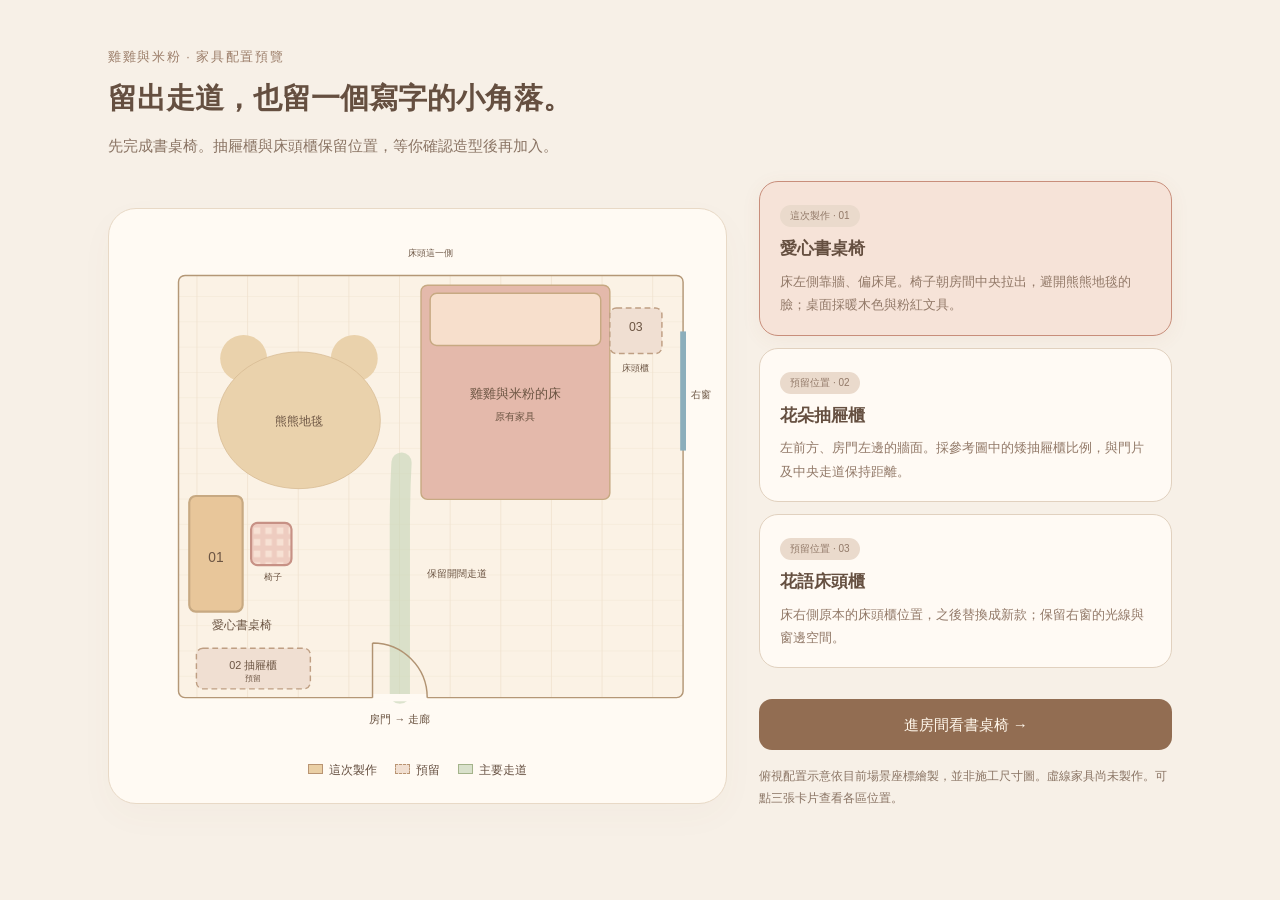
==== furniture-layout.html @ 12d5df4f "Preview a heartwood writing desk and chair with a three-furniture layout" ====
<!doctype html>
<html lang="zh-Hant"><head><meta charset="utf-8"><meta name="viewport" content="width=device-width,initial-scale=1"><title>小房間・家具配置預覽</title>
<style>
*{box-sizing:border-box}body{margin:0;background:#f7f0e7;color:#654f40;font:15px/1.8 "Microsoft JhengHei",sans-serif}main{max-width:1120px;margin:42px auto;padding:0 28px}small{letter-spacing:.13em;color:#9b7d69}h1{font-size:29px;margin:3px 0 8px;font-weight:650}p{margin:0 0 22px;color:#8a7464}.layout{display:grid;grid-template-columns:1.5fr 1fr;gap:32px;align-items:center}.plan{background:#fffaf3;border:1px solid #e8d9c6;border-radius:28px;padding:12px;box-shadow:0 12px 35px #78533408}svg{display:block;width:100%;height:auto}svg text{font-family:inherit;fill:#6c5543}button{font:inherit;text-align:left;width:100%;border:1px solid #e1d1bf;border-radius:19px;padding:18px 20px;background:#fffaf4;cursor:pointer;color:inherit;margin-bottom:12px}button.active{border-color:#c88e7b;background:#f6e3d8;box-shadow:0 4px 20px #9b654710}button strong{display:block;font-size:17px}button span{display:block;color:#927968;font-size:13px;margin-top:5px}.badge{display:inline-block!important;font-size:10px!important;border-radius:20px;background:#eadacc;padding:2px 10px;margin:0 0 7px!important}.foot{font-size:12px;margin-top:16px}a{color:#84664d;text-decoration:none;border-bottom:1px solid #be9c7d}a.primary{display:block;background:#926d52;color:#fff7eb;padding:12px 18px;border-radius:13px;text-align:center;border:0;margin-top:19px}.feature{transition:opacity .25s}.muted{opacity:.32}.selected rect{stroke-width:3}.planned{stroke-dasharray:8 5}.legend{display:flex;gap:18px;font-size:12px;justify-content:center;margin:3px 0 10px}.swatch{display:inline-block;width:15px;height:10px;margin-right:6px;border:1px solid #b99472;background:#eacfa5}.swatch.dash{background:#f1dfd1;border-style:dashed}.swatch.lane{background:#d9e1cb;border-color:#a4b38a}@media(max-width:760px){main{margin:22px auto;padding:0 18px}.layout{grid-template-columns:1fr;gap:20px}h1{font-size:24px}button{padding:14px 18px}}
</style></head><body><main><small>雞雞與米粉 · 家具配置預覽</small><h1>留出走道，也留一個寫字的小角落。</h1><p>先完成書桌椅。抽屜櫃與床頭櫃保留位置，等你確認造型後再加入。</p>
<div class="layout"><div class="plan"><svg id="plan" viewBox="0 0 820 740" role="img" aria-label="房間俯視圖：書桌在左側床尾，抽屜櫃預留於左前方，床頭櫃在床右側，門在下方，窗在右方"></svg><div class="legend"><span><i class="swatch"></i>這次製作</span><span><i class="swatch dash"></i>預留</span><span><i class="swatch lane"></i>主要走道</span></div></div>
<div><button class="active" data-target="desk"><span class="badge">這次製作 · 01</span><strong>愛心書桌椅</strong><span>床左側靠牆、偏床尾。椅子朝房間中央拉出，避開熊熊地毯的臉；桌面採暖木色與粉紅文具。</span></button><button data-target="dresser"><span class="badge">預留位置 · 02</span><strong>花朵抽屜櫃</strong><span>左前方、房門左邊的牆面。採參考圖中的矮抽屜櫃比例，與門片及中央走道保持距離。</span></button><button data-target="nightstand"><span class="badge">預留位置 · 03</span><strong>花語床頭櫃</strong><span>床右側原本的床頭櫃位置，之後替換成新款；保留右窗的光線與窗邊空間。</span></button><a class="primary" href="./?view=desk">進房間看書桌椅 →</a><p class="foot">俯視配置示意依目前場景座標繪製，並非施工尺寸圖。虛線家具尚未製作。可點三張卡片查看各區位置。</p></div></div></main>
<script>
const svg=document.getElementById('plan'),X=x=>66+(x+10.65)*45,Z=z=>64+(z+3.2)*45;
const rect=(x0,z0,x1,z1,fill,stroke='#c7a982',extra='')=>`<rect x="${X(x0)}" y="${Z(z0)}" width="${(x1-x0)*45}" height="${(z1-z0)*45}" rx="9" fill="${fill}" stroke="${stroke}" stroke-width="2" ${extra}/>`;
const text=(x,z,t,size=14)=>`<text x="${X(x)}" y="${Z(z)}" font-size="${size}" text-anchor="middle">${t}</text>`;
const circle=(x,z,r,fill)=>`<circle cx="${X(x)}" cy="${Z(z)}" r="${r*45}" fill="${fill}"/>`;
svg.innerHTML=`<defs><pattern id="floor" width="70" height="35" patternUnits="userSpaceOnUse"><rect width="70" height="35" fill="#fbf2e5"/><path d="M0 35H70 M35 0V35" stroke="#eee0cd" fill="none"/></pattern><pattern id="pink" width="16" height="16" patternUnits="userSpaceOnUse"><rect width="16" height="16" fill="#f7e1d4"/><path d="M0 4H16 M4 0V16" stroke="#dfaaa0" stroke-width="7" opacity=".38"/></pattern></defs>
${rect(-10.35,-2.95,5.15,10.02,'url(#floor)','#b49776')}
${rect(-2.9,-2.65,2.9,3.93,'#e4b9ab')}${rect(-2.62,-2.4,2.62,-.8,'#f7dfcc')}${text(0,.8,'雞雞與米粉的床',18)}${text(0,1.5,'原有家具')}
${circle(-8.35,-.4,.72,'#ead2ac')}${circle(-4.95,-.4,.72,'#ead2ac')}<ellipse cx="${X(-6.65)}" cy="${Z(1.5)}" rx="${2.50*45}" ry="${2.10*45}" fill="#ead2ac" stroke="#d6b991"/>
${text(-6.65,1.65,'熊熊地毯',16)}
<path d="M${X(-3.55)} ${Z(9.9)} L${X(-3.55)} ${Z(4.7)} Q${X(-3.55)} ${Z(3.7)} ${X(-3.5)} ${Z(2.8)}" stroke="#cad7bb" stroke-width="28" stroke-linecap="round" fill="none" opacity=".65"/>
${text(-1.8,6.3,'保留開闊走道',14)}
<g class="feature selected" id="desk">${rect(-10.02,3.825,-8.38,7.375,'#e8c69a')}${rect(-8.12,4.65,-6.88,5.95,'url(#pink)','#c79185')}${text(-9.2,5.85,'01',19)}${text(-7.45,6.42,'椅子',12)}${text(-8.4,7.9,'愛心書桌椅',16)}</g>
<g class="feature" id="dresser">${rect(-9.8,8.5,-6.3,9.75,'#f0dfd2','#bf9f83','class="planned"')}${text(-8.05,9.13,'02 抽屜櫃',15)}${text(-8.05,9.5,'預留',11)}</g>
<g class="feature" id="nightstand">${rect(2.9,-1.95,4.5,-.55,'#f0dfd2','#bf9f83','class="planned"')}${text(3.7,-1.25,'03',17)}${text(3.7,.0,'床頭櫃',13)}</g>
<path d="M${X(5.15)} ${Z(-1.23)}V${Z(2.43)}" stroke="#8caebb" stroke-width="8"/>${text(5.7,.8,'右窗',14)}
<path d="M${X(-4.39)} ${Z(10.02)}H${X(-2.71)}" stroke="#fffaf3" stroke-width="10"/><path d="M${X(-4.39)} ${Z(10.02)}V${Z(8.34)} M${X(-4.39)} ${Z(8.34)} A${1.68*45} ${1.68*45} 0 0 1 ${X(-2.71)} ${Z(10.02)}" stroke="#b19372" stroke-width="2" fill="none"/>${text(-3.55,10.8,'房門 → 走廊',15)}
${text(-2.6,-3.55,'床頭這一側',13)}`;
document.querySelectorAll('[data-target]').forEach(b=>b.onclick=()=>{document.querySelectorAll('[data-target]').forEach(c=>c.classList.toggle('active',b===c));document.querySelectorAll('.feature').forEach(g=>{g.classList.toggle('selected',g.id===b.dataset.target);g.classList.toggle('muted',g.id!==b.dataset.target);});});
</script></body></html>
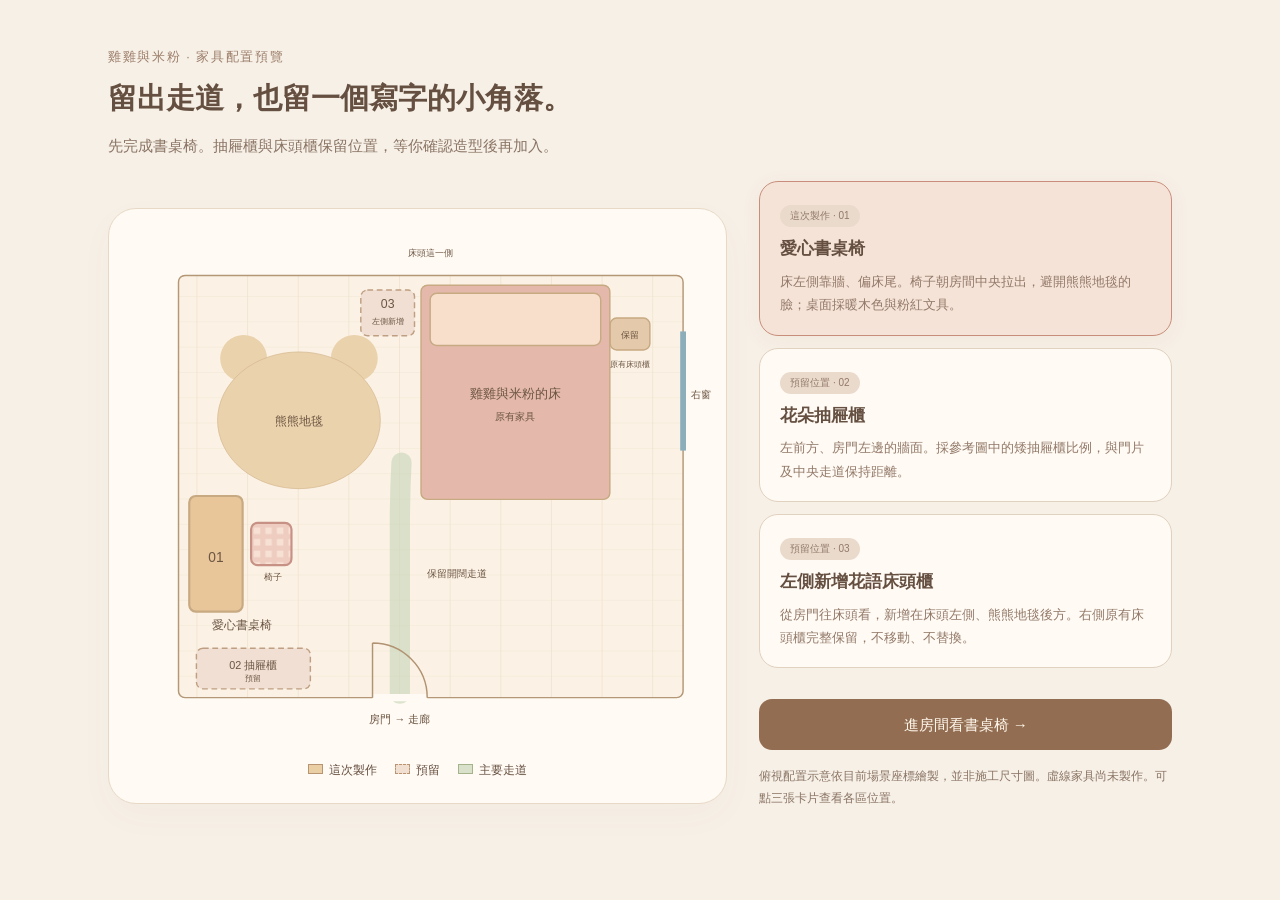
==== commit adcb96b2: "Publish the approved heartwood desk and preserve the right nightstand" ====
--- a/furniture-layout.html
+++ b/furniture-layout.html
@@ -3,8 +3,8 @@
 <style>
 *{box-sizing:border-box}body{margin:0;background:#f7f0e7;color:#654f40;font:15px/1.8 "Microsoft JhengHei",sans-serif}main{max-width:1120px;margin:42px auto;padding:0 28px}small{letter-spacing:.13em;color:#9b7d69}h1{font-size:29px;margin:3px 0 8px;font-weight:650}p{margin:0 0 22px;color:#8a7464}.layout{display:grid;grid-template-columns:1.5fr 1fr;gap:32px;align-items:center}.plan{background:#fffaf3;border:1px solid #e8d9c6;border-radius:28px;padding:12px;box-shadow:0 12px 35px #78533408}svg{display:block;width:100%;height:auto}svg text{font-family:inherit;fill:#6c5543}button{font:inherit;text-align:left;width:100%;border:1px solid #e1d1bf;border-radius:19px;padding:18px 20px;background:#fffaf4;cursor:pointer;color:inherit;margin-bottom:12px}button.active{border-color:#c88e7b;background:#f6e3d8;box-shadow:0 4px 20px #9b654710}button strong{display:block;font-size:17px}button span{display:block;color:#927968;font-size:13px;margin-top:5px}.badge{display:inline-block!important;font-size:10px!important;border-radius:20px;background:#eadacc;padding:2px 10px;margin:0 0 7px!important}.foot{font-size:12px;margin-top:16px}a{color:#84664d;text-decoration:none;border-bottom:1px solid #be9c7d}a.primary{display:block;background:#926d52;color:#fff7eb;padding:12px 18px;border-radius:13px;text-align:center;border:0;margin-top:19px}.feature{transition:opacity .25s}.muted{opacity:.32}.selected rect{stroke-width:3}.planned{stroke-dasharray:8 5}.legend{display:flex;gap:18px;font-size:12px;justify-content:center;margin:3px 0 10px}.swatch{display:inline-block;width:15px;height:10px;margin-right:6px;border:1px solid #b99472;background:#eacfa5}.swatch.dash{background:#f1dfd1;border-style:dashed}.swatch.lane{background:#d9e1cb;border-color:#a4b38a}@media(max-width:760px){main{margin:22px auto;padding:0 18px}.layout{grid-template-columns:1fr;gap:20px}h1{font-size:24px}button{padding:14px 18px}}
 </style></head><body><main><small>雞雞與米粉 · 家具配置預覽</small><h1>留出走道，也留一個寫字的小角落。</h1><p>先完成書桌椅。抽屜櫃與床頭櫃保留位置，等你確認造型後再加入。</p>
-<div class="layout"><div class="plan"><svg id="plan" viewBox="0 0 820 740" role="img" aria-label="房間俯視圖：書桌在左側床尾，抽屜櫃預留於左前方，床頭櫃在床右側，門在下方，窗在右方"></svg><div class="legend"><span><i class="swatch"></i>這次製作</span><span><i class="swatch dash"></i>預留</span><span><i class="swatch lane"></i>主要走道</span></div></div>
-<div><button class="active" data-target="desk"><span class="badge">這次製作 · 01</span><strong>愛心書桌椅</strong><span>床左側靠牆、偏床尾。椅子朝房間中央拉出，避開熊熊地毯的臉；桌面採暖木色與粉紅文具。</span></button><button data-target="dresser"><span class="badge">預留位置 · 02</span><strong>花朵抽屜櫃</strong><span>左前方、房門左邊的牆面。採參考圖中的矮抽屜櫃比例，與門片及中央走道保持距離。</span></button><button data-target="nightstand"><span class="badge">預留位置 · 03</span><strong>花語床頭櫃</strong><span>床右側原本的床頭櫃位置，之後替換成新款；保留右窗的光線與窗邊空間。</span></button><a class="primary" href="./?view=desk">進房間看書桌椅 →</a><p class="foot">俯視配置示意依目前場景座標繪製，並非施工尺寸圖。虛線家具尚未製作。可點三張卡片查看各區位置。</p></div></div></main>
+<div class="layout"><div class="plan"><svg id="plan" viewBox="0 0 820 740" role="img" aria-label="房間俯視圖：書桌在左側床尾，抽屜櫃預留於左前方，新床頭櫃在床頭左側，右側原有床頭櫃保留，門在下方，窗在右方"></svg><div class="legend"><span><i class="swatch"></i>這次製作</span><span><i class="swatch dash"></i>預留</span><span><i class="swatch lane"></i>主要走道</span></div></div>
+<div><button class="active" data-target="desk"><span class="badge">這次製作 · 01</span><strong>愛心書桌椅</strong><span>床左側靠牆、偏床尾。椅子朝房間中央拉出，避開熊熊地毯的臉；桌面採暖木色與粉紅文具。</span></button><button data-target="dresser"><span class="badge">預留位置 · 02</span><strong>花朵抽屜櫃</strong><span>左前方、房門左邊的牆面。採參考圖中的矮抽屜櫃比例，與門片及中央走道保持距離。</span></button><button data-target="nightstand"><span class="badge">預留位置 · 03</span><strong>左側新增花語床頭櫃</strong><span>從房門往床頭看，新增在床頭左側、熊熊地毯後方。右側原有床頭櫃完整保留，不移動、不替換。</span></button><a class="primary" href="./?view=desk">進房間看書桌椅 →</a><p class="foot">俯視配置示意依目前場景座標繪製，並非施工尺寸圖。虛線家具尚未製作。可點三張卡片查看各區位置。</p></div></div></main>
 <script>
 const svg=document.getElementById('plan'),X=x=>66+(x+10.65)*45,Z=z=>64+(z+3.2)*45;
 const rect=(x0,z0,x1,z1,fill,stroke='#c7a982',extra='')=>`<rect x="${X(x0)}" y="${Z(z0)}" width="${(x1-x0)*45}" height="${(z1-z0)*45}" rx="9" fill="${fill}" stroke="${stroke}" stroke-width="2" ${extra}/>`;
@@ -19,7 +19,8 @@
 ${text(-1.8,6.3,'保留開闊走道',14)}
 <g class="feature selected" id="desk">${rect(-10.02,3.825,-8.38,7.375,'#e8c69a')}${rect(-8.12,4.65,-6.88,5.95,'url(#pink)','#c79185')}${text(-9.2,5.85,'01',19)}${text(-7.45,6.42,'椅子',12)}${text(-8.4,7.9,'愛心書桌椅',16)}</g>
 <g class="feature" id="dresser">${rect(-9.8,8.5,-6.3,9.75,'#f0dfd2','#bf9f83','class="planned"')}${text(-8.05,9.13,'02 抽屜櫃',15)}${text(-8.05,9.5,'預留',11)}</g>
-<g class="feature" id="nightstand">${rect(2.9,-1.95,4.5,-.55,'#f0dfd2','#bf9f83','class="planned"')}${text(3.7,-1.25,'03',17)}${text(3.7,.0,'床頭櫃',13)}</g>
+<g class="feature" id="nightstand">${rect(-4.75,-2.50,-3.10,-1.10,'#f0dfd2','#bf9f83','class="planned"')}${text(-3.925,-1.95,'03',17)}${text(-3.925,-1.45,'左側新增',11)}</g>
+<g id="existing-nightstand">${rect(2.91,-1.64,4.13,-.66,'#e4caaa')}${text(3.52,-1.03,'保留',12)}${text(3.52,-.15,'原有床頭櫃',11)}</g>
 <path d="M${X(5.15)} ${Z(-1.23)}V${Z(2.43)}" stroke="#8caebb" stroke-width="8"/>${text(5.7,.8,'右窗',14)}
 <path d="M${X(-4.39)} ${Z(10.02)}H${X(-2.71)}" stroke="#fffaf3" stroke-width="10"/><path d="M${X(-4.39)} ${Z(10.02)}V${Z(8.34)} M${X(-4.39)} ${Z(8.34)} A${1.68*45} ${1.68*45} 0 0 1 ${X(-2.71)} ${Z(10.02)}" stroke="#b19372" stroke-width="2" fill="none"/>${text(-3.55,10.8,'房門 → 走廊',15)}
 ${text(-2.6,-3.55,'床頭這一側',13)}`;
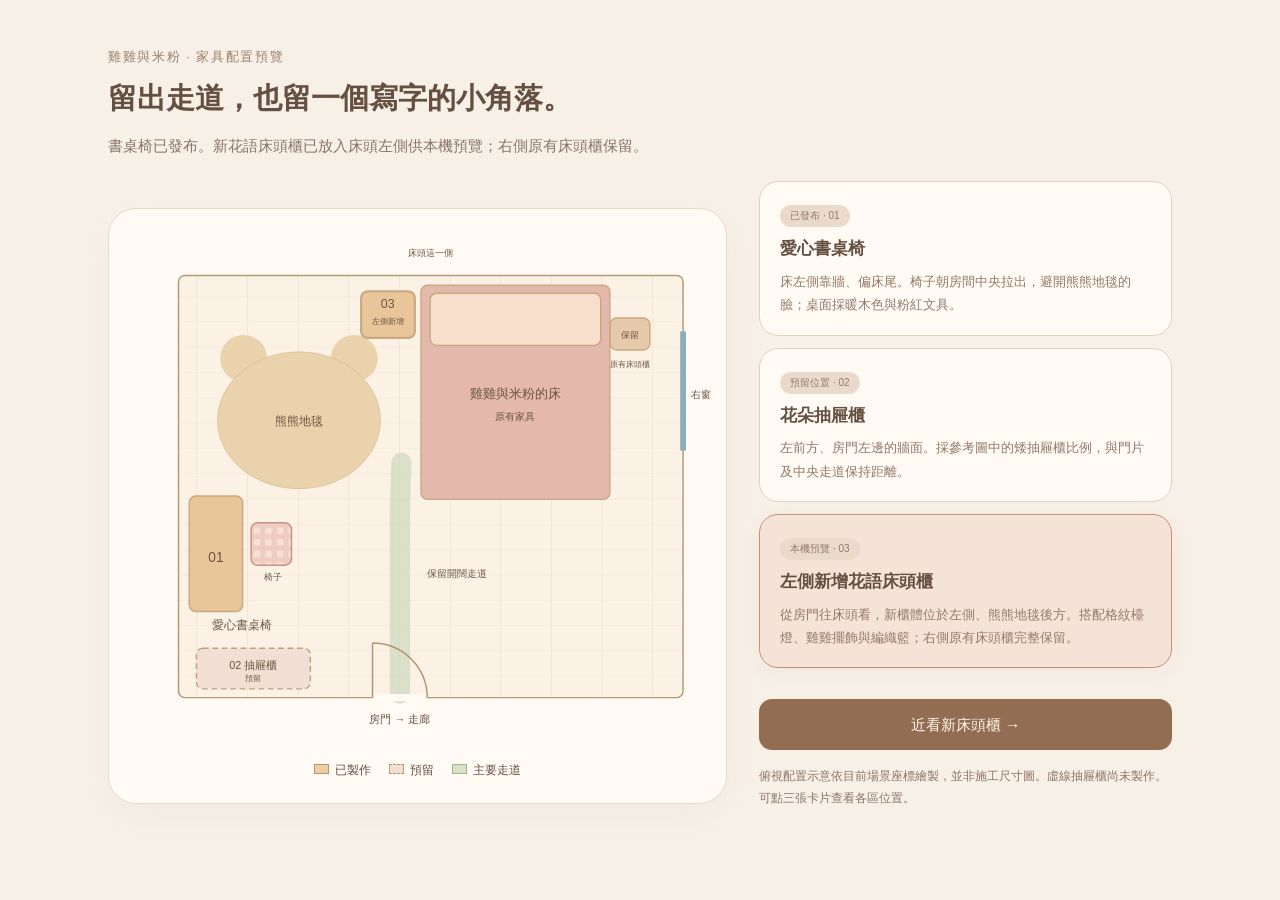
==== commit 357256c0: "Preview the floral left bedside cabinet and preserve the original right cabinet" ====
--- a/furniture-layout.html
+++ b/furniture-layout.html
@@ -2,9 +2,9 @@
 <html lang="zh-Hant"><head><meta charset="utf-8"><meta name="viewport" content="width=device-width,initial-scale=1"><title>小房間・家具配置預覽</title>
 <style>
 *{box-sizing:border-box}body{margin:0;background:#f7f0e7;color:#654f40;font:15px/1.8 "Microsoft JhengHei",sans-serif}main{max-width:1120px;margin:42px auto;padding:0 28px}small{letter-spacing:.13em;color:#9b7d69}h1{font-size:29px;margin:3px 0 8px;font-weight:650}p{margin:0 0 22px;color:#8a7464}.layout{display:grid;grid-template-columns:1.5fr 1fr;gap:32px;align-items:center}.plan{background:#fffaf3;border:1px solid #e8d9c6;border-radius:28px;padding:12px;box-shadow:0 12px 35px #78533408}svg{display:block;width:100%;height:auto}svg text{font-family:inherit;fill:#6c5543}button{font:inherit;text-align:left;width:100%;border:1px solid #e1d1bf;border-radius:19px;padding:18px 20px;background:#fffaf4;cursor:pointer;color:inherit;margin-bottom:12px}button.active{border-color:#c88e7b;background:#f6e3d8;box-shadow:0 4px 20px #9b654710}button strong{display:block;font-size:17px}button span{display:block;color:#927968;font-size:13px;margin-top:5px}.badge{display:inline-block!important;font-size:10px!important;border-radius:20px;background:#eadacc;padding:2px 10px;margin:0 0 7px!important}.foot{font-size:12px;margin-top:16px}a{color:#84664d;text-decoration:none;border-bottom:1px solid #be9c7d}a.primary{display:block;background:#926d52;color:#fff7eb;padding:12px 18px;border-radius:13px;text-align:center;border:0;margin-top:19px}.feature{transition:opacity .25s}.muted{opacity:.32}.selected rect{stroke-width:3}.planned{stroke-dasharray:8 5}.legend{display:flex;gap:18px;font-size:12px;justify-content:center;margin:3px 0 10px}.swatch{display:inline-block;width:15px;height:10px;margin-right:6px;border:1px solid #b99472;background:#eacfa5}.swatch.dash{background:#f1dfd1;border-style:dashed}.swatch.lane{background:#d9e1cb;border-color:#a4b38a}@media(max-width:760px){main{margin:22px auto;padding:0 18px}.layout{grid-template-columns:1fr;gap:20px}h1{font-size:24px}button{padding:14px 18px}}
-</style></head><body><main><small>雞雞與米粉 · 家具配置預覽</small><h1>留出走道，也留一個寫字的小角落。</h1><p>先完成書桌椅。抽屜櫃與床頭櫃保留位置，等你確認造型後再加入。</p>
-<div class="layout"><div class="plan"><svg id="plan" viewBox="0 0 820 740" role="img" aria-label="房間俯視圖：書桌在左側床尾，抽屜櫃預留於左前方，新床頭櫃在床頭左側，右側原有床頭櫃保留，門在下方，窗在右方"></svg><div class="legend"><span><i class="swatch"></i>這次製作</span><span><i class="swatch dash"></i>預留</span><span><i class="swatch lane"></i>主要走道</span></div></div>
-<div><button class="active" data-target="desk"><span class="badge">這次製作 · 01</span><strong>愛心書桌椅</strong><span>床左側靠牆、偏床尾。椅子朝房間中央拉出，避開熊熊地毯的臉；桌面採暖木色與粉紅文具。</span></button><button data-target="dresser"><span class="badge">預留位置 · 02</span><strong>花朵抽屜櫃</strong><span>左前方、房門左邊的牆面。採參考圖中的矮抽屜櫃比例，與門片及中央走道保持距離。</span></button><button data-target="nightstand"><span class="badge">預留位置 · 03</span><strong>左側新增花語床頭櫃</strong><span>從房門往床頭看，新增在床頭左側、熊熊地毯後方。右側原有床頭櫃完整保留，不移動、不替換。</span></button><a class="primary" href="./?view=desk">進房間看書桌椅 →</a><p class="foot">俯視配置示意依目前場景座標繪製，並非施工尺寸圖。虛線家具尚未製作。可點三張卡片查看各區位置。</p></div></div></main>
+</style></head><body><main><small>雞雞與米粉 · 家具配置預覽</small><h1>留出走道，也留一個寫字的小角落。</h1><p>書桌椅已發布。新花語床頭櫃已放入床頭左側供本機預覽；右側原有床頭櫃保留。</p>
+<div class="layout"><div class="plan"><svg id="plan" viewBox="0 0 820 740" role="img" aria-label="房間俯視圖：書桌在左側床尾，抽屜櫃預留於左前方，新床頭櫃在床頭左側，右側原有床頭櫃保留，門在下方，窗在右方"></svg><div class="legend"><span><i class="swatch"></i>已製作</span><span><i class="swatch dash"></i>預留</span><span><i class="swatch lane"></i>主要走道</span></div></div>
+<div><button data-target="desk"><span class="badge">已發布 · 01</span><strong>愛心書桌椅</strong><span>床左側靠牆、偏床尾。椅子朝房間中央拉出，避開熊熊地毯的臉；桌面採暖木色與粉紅文具。</span></button><button data-target="dresser"><span class="badge">預留位置 · 02</span><strong>花朵抽屜櫃</strong><span>左前方、房門左邊的牆面。採參考圖中的矮抽屜櫃比例，與門片及中央走道保持距離。</span></button><button class="active" data-target="nightstand"><span class="badge">本機預覽 · 03</span><strong>左側新增花語床頭櫃</strong><span>從房門往床頭看，新櫃體位於左側、熊熊地毯後方。搭配格紋檯燈、雞雞擺飾與編織籃；右側原有床頭櫃完整保留。</span></button><a class="primary" href="./?view=nightstand">近看新床頭櫃 →</a><p class="foot">俯視配置示意依目前場景座標繪製，並非施工尺寸圖。虛線抽屜櫃尚未製作。可點三張卡片查看各區位置。</p></div></div></main>
 <script>
 const svg=document.getElementById('plan'),X=x=>66+(x+10.65)*45,Z=z=>64+(z+3.2)*45;
 const rect=(x0,z0,x1,z1,fill,stroke='#c7a982',extra='')=>`<rect x="${X(x0)}" y="${Z(z0)}" width="${(x1-x0)*45}" height="${(z1-z0)*45}" rx="9" fill="${fill}" stroke="${stroke}" stroke-width="2" ${extra}/>`;
@@ -17,9 +17,9 @@
 ${text(-6.65,1.65,'熊熊地毯',16)}
 <path d="M${X(-3.55)} ${Z(9.9)} L${X(-3.55)} ${Z(4.7)} Q${X(-3.55)} ${Z(3.7)} ${X(-3.5)} ${Z(2.8)}" stroke="#cad7bb" stroke-width="28" stroke-linecap="round" fill="none" opacity=".65"/>
 ${text(-1.8,6.3,'保留開闊走道',14)}
-<g class="feature selected" id="desk">${rect(-10.02,3.825,-8.38,7.375,'#e8c69a')}${rect(-8.12,4.65,-6.88,5.95,'url(#pink)','#c79185')}${text(-9.2,5.85,'01',19)}${text(-7.45,6.42,'椅子',12)}${text(-8.4,7.9,'愛心書桌椅',16)}</g>
+<g class="feature" id="desk">${rect(-10.02,3.825,-8.38,7.375,'#e8c69a')}${rect(-8.12,4.65,-6.88,5.95,'url(#pink)','#c79185')}${text(-9.2,5.85,'01',19)}${text(-7.45,6.42,'椅子',12)}${text(-8.4,7.9,'愛心書桌椅',16)}</g>
 <g class="feature" id="dresser">${rect(-9.8,8.5,-6.3,9.75,'#f0dfd2','#bf9f83','class="planned"')}${text(-8.05,9.13,'02 抽屜櫃',15)}${text(-8.05,9.5,'預留',11)}</g>
-<g class="feature" id="nightstand">${rect(-4.75,-2.50,-3.10,-1.10,'#f0dfd2','#bf9f83','class="planned"')}${text(-3.925,-1.95,'03',17)}${text(-3.925,-1.45,'左側新增',11)}</g>
+<g class="feature selected" id="nightstand">${rect(-4.74,-2.46,-3.09,-1.03,'#e8c69a')}${text(-3.925,-1.95,'03',17)}${text(-3.925,-1.45,'左側新增',11)}</g>
 <g id="existing-nightstand">${rect(2.91,-1.64,4.13,-.66,'#e4caaa')}${text(3.52,-1.03,'保留',12)}${text(3.52,-.15,'原有床頭櫃',11)}</g>
 <path d="M${X(5.15)} ${Z(-1.23)}V${Z(2.43)}" stroke="#8caebb" stroke-width="8"/>${text(5.7,.8,'右窗',14)}
 <path d="M${X(-4.39)} ${Z(10.02)}H${X(-2.71)}" stroke="#fffaf3" stroke-width="10"/><path d="M${X(-4.39)} ${Z(10.02)}V${Z(8.34)} M${X(-4.39)} ${Z(8.34)} A${1.68*45} ${1.68*45} 0 0 1 ${X(-2.71)} ${Z(10.02)}" stroke="#b19372" stroke-width="2" fill="none"/>${text(-3.55,10.8,'房門 → 走廊',15)}
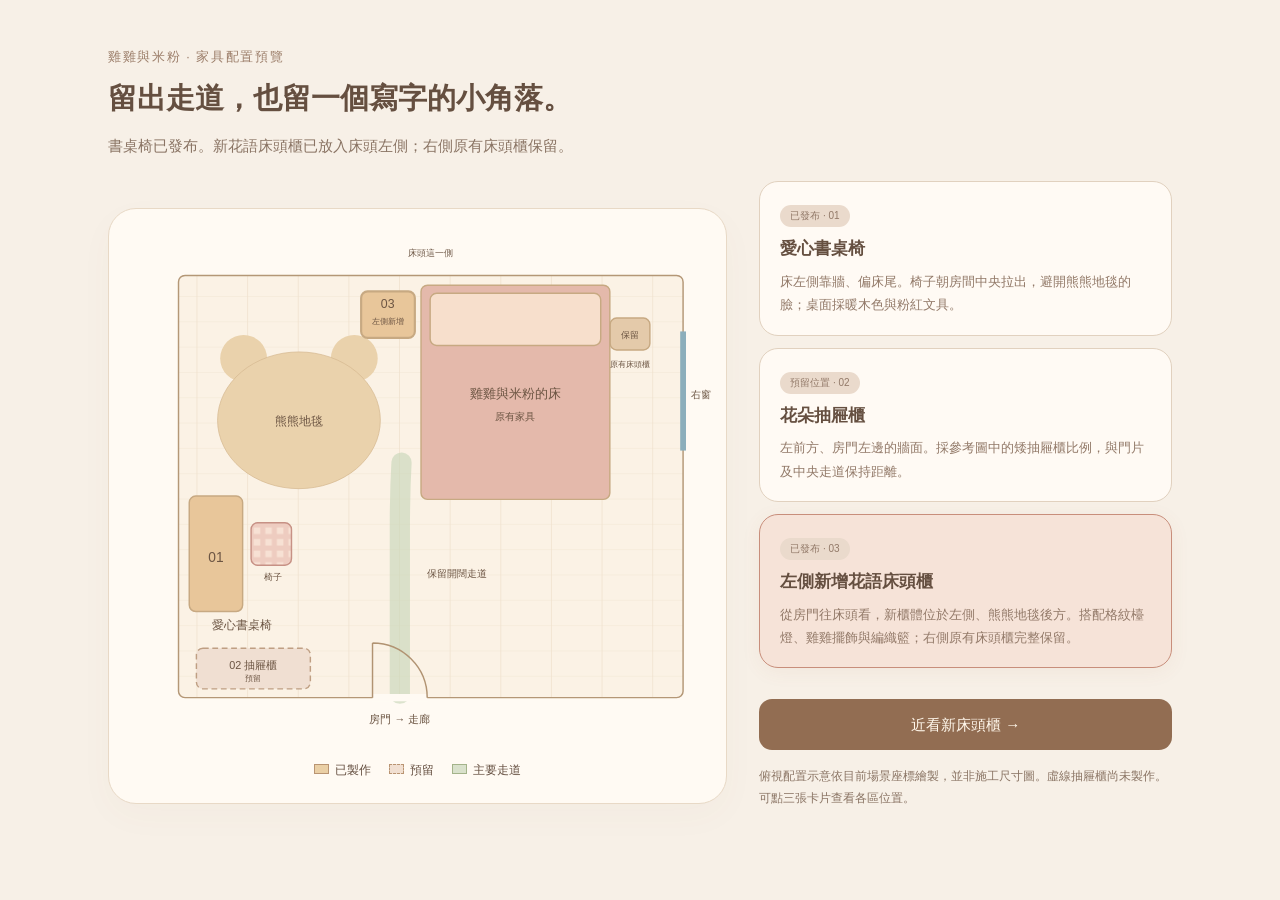
==== commit 84518d36: "Publish the approved floral nightstand and refined collectible set" ====
--- a/furniture-layout.html
+++ b/furniture-layout.html
@@ -2,9 +2,9 @@
 <html lang="zh-Hant"><head><meta charset="utf-8"><meta name="viewport" content="width=device-width,initial-scale=1"><title>小房間・家具配置預覽</title>
 <style>
 *{box-sizing:border-box}body{margin:0;background:#f7f0e7;color:#654f40;font:15px/1.8 "Microsoft JhengHei",sans-serif}main{max-width:1120px;margin:42px auto;padding:0 28px}small{letter-spacing:.13em;color:#9b7d69}h1{font-size:29px;margin:3px 0 8px;font-weight:650}p{margin:0 0 22px;color:#8a7464}.layout{display:grid;grid-template-columns:1.5fr 1fr;gap:32px;align-items:center}.plan{background:#fffaf3;border:1px solid #e8d9c6;border-radius:28px;padding:12px;box-shadow:0 12px 35px #78533408}svg{display:block;width:100%;height:auto}svg text{font-family:inherit;fill:#6c5543}button{font:inherit;text-align:left;width:100%;border:1px solid #e1d1bf;border-radius:19px;padding:18px 20px;background:#fffaf4;cursor:pointer;color:inherit;margin-bottom:12px}button.active{border-color:#c88e7b;background:#f6e3d8;box-shadow:0 4px 20px #9b654710}button strong{display:block;font-size:17px}button span{display:block;color:#927968;font-size:13px;margin-top:5px}.badge{display:inline-block!important;font-size:10px!important;border-radius:20px;background:#eadacc;padding:2px 10px;margin:0 0 7px!important}.foot{font-size:12px;margin-top:16px}a{color:#84664d;text-decoration:none;border-bottom:1px solid #be9c7d}a.primary{display:block;background:#926d52;color:#fff7eb;padding:12px 18px;border-radius:13px;text-align:center;border:0;margin-top:19px}.feature{transition:opacity .25s}.muted{opacity:.32}.selected rect{stroke-width:3}.planned{stroke-dasharray:8 5}.legend{display:flex;gap:18px;font-size:12px;justify-content:center;margin:3px 0 10px}.swatch{display:inline-block;width:15px;height:10px;margin-right:6px;border:1px solid #b99472;background:#eacfa5}.swatch.dash{background:#f1dfd1;border-style:dashed}.swatch.lane{background:#d9e1cb;border-color:#a4b38a}@media(max-width:760px){main{margin:22px auto;padding:0 18px}.layout{grid-template-columns:1fr;gap:20px}h1{font-size:24px}button{padding:14px 18px}}
-</style></head><body><main><small>雞雞與米粉 · 家具配置預覽</small><h1>留出走道，也留一個寫字的小角落。</h1><p>書桌椅已發布。新花語床頭櫃已放入床頭左側供本機預覽；右側原有床頭櫃保留。</p>
+</style></head><body><main><small>雞雞與米粉 · 家具配置預覽</small><h1>留出走道，也留一個寫字的小角落。</h1><p>書桌椅已發布。新花語床頭櫃已放入床頭左側；右側原有床頭櫃保留。</p>
 <div class="layout"><div class="plan"><svg id="plan" viewBox="0 0 820 740" role="img" aria-label="房間俯視圖：書桌在左側床尾，抽屜櫃預留於左前方，新床頭櫃在床頭左側，右側原有床頭櫃保留，門在下方，窗在右方"></svg><div class="legend"><span><i class="swatch"></i>已製作</span><span><i class="swatch dash"></i>預留</span><span><i class="swatch lane"></i>主要走道</span></div></div>
-<div><button data-target="desk"><span class="badge">已發布 · 01</span><strong>愛心書桌椅</strong><span>床左側靠牆、偏床尾。椅子朝房間中央拉出，避開熊熊地毯的臉；桌面採暖木色與粉紅文具。</span></button><button data-target="dresser"><span class="badge">預留位置 · 02</span><strong>花朵抽屜櫃</strong><span>左前方、房門左邊的牆面。採參考圖中的矮抽屜櫃比例，與門片及中央走道保持距離。</span></button><button class="active" data-target="nightstand"><span class="badge">本機預覽 · 03</span><strong>左側新增花語床頭櫃</strong><span>從房門往床頭看，新櫃體位於左側、熊熊地毯後方。搭配格紋檯燈、雞雞擺飾與編織籃；右側原有床頭櫃完整保留。</span></button><a class="primary" href="./?view=nightstand">近看新床頭櫃 →</a><p class="foot">俯視配置示意依目前場景座標繪製，並非施工尺寸圖。虛線抽屜櫃尚未製作。可點三張卡片查看各區位置。</p></div></div></main>
+<div><button data-target="desk"><span class="badge">已發布 · 01</span><strong>愛心書桌椅</strong><span>床左側靠牆、偏床尾。椅子朝房間中央拉出，避開熊熊地毯的臉；桌面採暖木色與粉紅文具。</span></button><button data-target="dresser"><span class="badge">預留位置 · 02</span><strong>花朵抽屜櫃</strong><span>左前方、房門左邊的牆面。採參考圖中的矮抽屜櫃比例，與門片及中央走道保持距離。</span></button><button class="active" data-target="nightstand"><span class="badge">已發布 · 03</span><strong>左側新增花語床頭櫃</strong><span>從房門往床頭看，新櫃體位於左側、熊熊地毯後方。搭配格紋檯燈、雞雞擺飾與編織籃；右側原有床頭櫃完整保留。</span></button><a class="primary" href="./?view=nightstand">近看新床頭櫃 →</a><p class="foot">俯視配置示意依目前場景座標繪製，並非施工尺寸圖。虛線抽屜櫃尚未製作。可點三張卡片查看各區位置。</p></div></div></main>
 <script>
 const svg=document.getElementById('plan'),X=x=>66+(x+10.65)*45,Z=z=>64+(z+3.2)*45;
 const rect=(x0,z0,x1,z1,fill,stroke='#c7a982',extra='')=>`<rect x="${X(x0)}" y="${Z(z0)}" width="${(x1-x0)*45}" height="${(z1-z0)*45}" rx="9" fill="${fill}" stroke="${stroke}" stroke-width="2" ${extra}/>`;
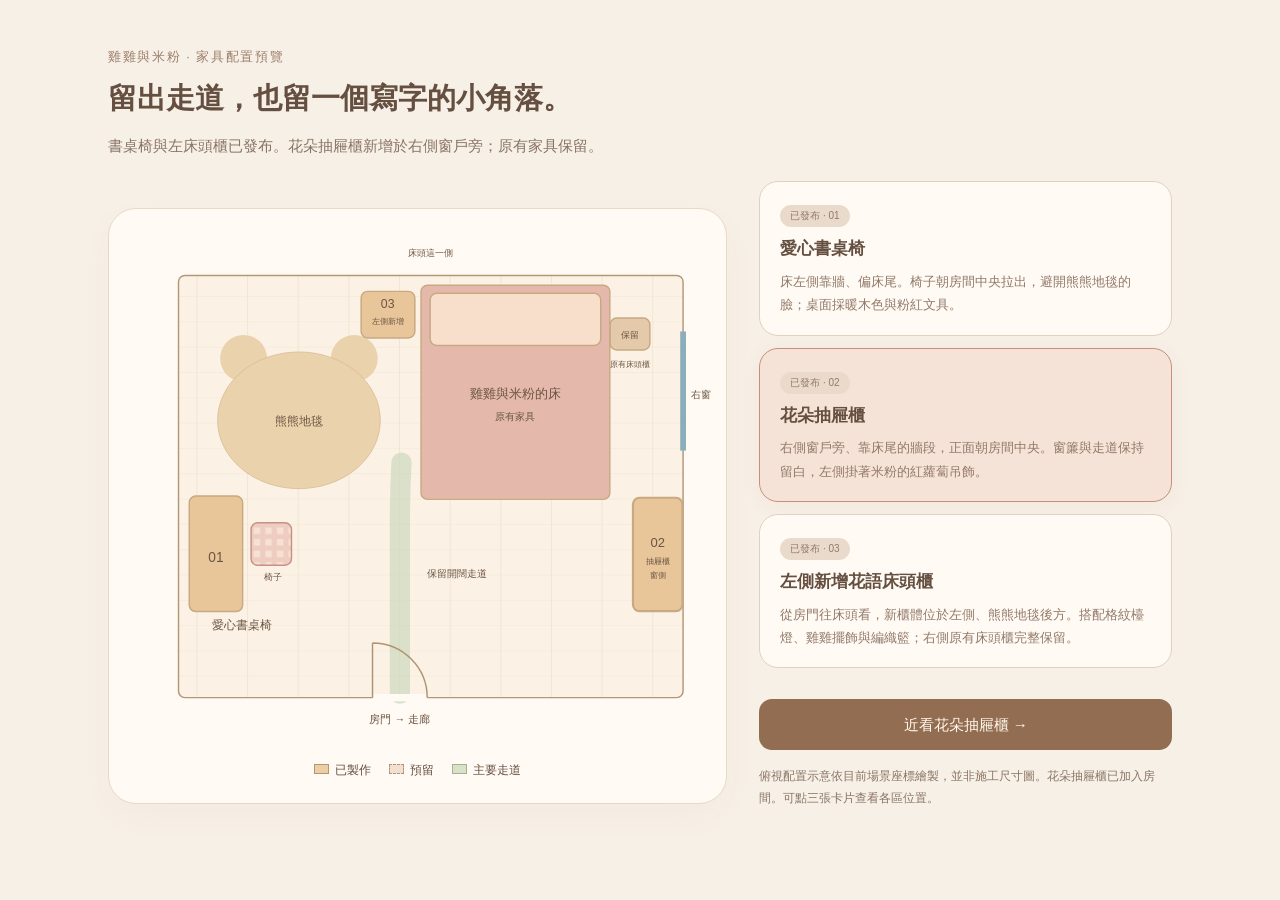
==== commit 947d35db: "Publish the approved floral dresser and refined Mifen plush" ====
--- a/furniture-layout.html
+++ b/furniture-layout.html
@@ -2,9 +2,9 @@
 <html lang="zh-Hant"><head><meta charset="utf-8"><meta name="viewport" content="width=device-width,initial-scale=1"><title>小房間・家具配置預覽</title>
 <style>
 *{box-sizing:border-box}body{margin:0;background:#f7f0e7;color:#654f40;font:15px/1.8 "Microsoft JhengHei",sans-serif}main{max-width:1120px;margin:42px auto;padding:0 28px}small{letter-spacing:.13em;color:#9b7d69}h1{font-size:29px;margin:3px 0 8px;font-weight:650}p{margin:0 0 22px;color:#8a7464}.layout{display:grid;grid-template-columns:1.5fr 1fr;gap:32px;align-items:center}.plan{background:#fffaf3;border:1px solid #e8d9c6;border-radius:28px;padding:12px;box-shadow:0 12px 35px #78533408}svg{display:block;width:100%;height:auto}svg text{font-family:inherit;fill:#6c5543}button{font:inherit;text-align:left;width:100%;border:1px solid #e1d1bf;border-radius:19px;padding:18px 20px;background:#fffaf4;cursor:pointer;color:inherit;margin-bottom:12px}button.active{border-color:#c88e7b;background:#f6e3d8;box-shadow:0 4px 20px #9b654710}button strong{display:block;font-size:17px}button span{display:block;color:#927968;font-size:13px;margin-top:5px}.badge{display:inline-block!important;font-size:10px!important;border-radius:20px;background:#eadacc;padding:2px 10px;margin:0 0 7px!important}.foot{font-size:12px;margin-top:16px}a{color:#84664d;text-decoration:none;border-bottom:1px solid #be9c7d}a.primary{display:block;background:#926d52;color:#fff7eb;padding:12px 18px;border-radius:13px;text-align:center;border:0;margin-top:19px}.feature{transition:opacity .25s}.muted{opacity:.32}.selected rect{stroke-width:3}.planned{stroke-dasharray:8 5}.legend{display:flex;gap:18px;font-size:12px;justify-content:center;margin:3px 0 10px}.swatch{display:inline-block;width:15px;height:10px;margin-right:6px;border:1px solid #b99472;background:#eacfa5}.swatch.dash{background:#f1dfd1;border-style:dashed}.swatch.lane{background:#d9e1cb;border-color:#a4b38a}@media(max-width:760px){main{margin:22px auto;padding:0 18px}.layout{grid-template-columns:1fr;gap:20px}h1{font-size:24px}button{padding:14px 18px}}
-</style></head><body><main><small>雞雞與米粉 · 家具配置預覽</small><h1>留出走道，也留一個寫字的小角落。</h1><p>書桌椅已發布。新花語床頭櫃已放入床頭左側；右側原有床頭櫃保留。</p>
-<div class="layout"><div class="plan"><svg id="plan" viewBox="0 0 820 740" role="img" aria-label="房間俯視圖：書桌在左側床尾，抽屜櫃預留於左前方，新床頭櫃在床頭左側，右側原有床頭櫃保留，門在下方，窗在右方"></svg><div class="legend"><span><i class="swatch"></i>已製作</span><span><i class="swatch dash"></i>預留</span><span><i class="swatch lane"></i>主要走道</span></div></div>
-<div><button data-target="desk"><span class="badge">已發布 · 01</span><strong>愛心書桌椅</strong><span>床左側靠牆、偏床尾。椅子朝房間中央拉出，避開熊熊地毯的臉；桌面採暖木色與粉紅文具。</span></button><button data-target="dresser"><span class="badge">預留位置 · 02</span><strong>花朵抽屜櫃</strong><span>左前方、房門左邊的牆面。採參考圖中的矮抽屜櫃比例，與門片及中央走道保持距離。</span></button><button class="active" data-target="nightstand"><span class="badge">已發布 · 03</span><strong>左側新增花語床頭櫃</strong><span>從房門往床頭看，新櫃體位於左側、熊熊地毯後方。搭配格紋檯燈、雞雞擺飾與編織籃；右側原有床頭櫃完整保留。</span></button><a class="primary" href="./?view=nightstand">近看新床頭櫃 →</a><p class="foot">俯視配置示意依目前場景座標繪製，並非施工尺寸圖。虛線抽屜櫃尚未製作。可點三張卡片查看各區位置。</p></div></div></main>
+</style></head><body><main><small>雞雞與米粉 · 家具配置預覽</small><h1>留出走道，也留一個寫字的小角落。</h1><p>書桌椅與左床頭櫃已發布。花朵抽屜櫃新增於右側窗戶旁；原有家具保留。</p>
+<div class="layout"><div class="plan"><svg id="plan" viewBox="0 0 820 740" role="img" aria-label="房間俯視圖：書桌在左側床尾，抽屜櫃位於右側窗戶旁，新床頭櫃在床頭左側，右側原有床頭櫃保留，門在下方，窗在右方"></svg><div class="legend"><span><i class="swatch"></i>已製作</span><span><i class="swatch dash"></i>預留</span><span><i class="swatch lane"></i>主要走道</span></div></div>
+<div><button data-target="desk"><span class="badge">已發布 · 01</span><strong>愛心書桌椅</strong><span>床左側靠牆、偏床尾。椅子朝房間中央拉出，避開熊熊地毯的臉；桌面採暖木色與粉紅文具。</span></button><button class="active" data-target="dresser"><span class="badge">已發布 · 02</span><strong>花朵抽屜櫃</strong><span>右側窗戶旁、靠床尾的牆段，正面朝房間中央。窗簾與走道保持留白，左側掛著米粉的紅蘿蔔吊飾。</span></button><button data-target="nightstand"><span class="badge">已發布 · 03</span><strong>左側新增花語床頭櫃</strong><span>從房門往床頭看，新櫃體位於左側、熊熊地毯後方。搭配格紋檯燈、雞雞擺飾與編織籃；右側原有床頭櫃完整保留。</span></button><a class="primary" href="./?view=dresser">近看花朵抽屜櫃 →</a><p class="foot">俯視配置示意依目前場景座標繪製，並非施工尺寸圖。花朵抽屜櫃已加入房間。可點三張卡片查看各區位置。</p></div></div></main>
 <script>
 const svg=document.getElementById('plan'),X=x=>66+(x+10.65)*45,Z=z=>64+(z+3.2)*45;
 const rect=(x0,z0,x1,z1,fill,stroke='#c7a982',extra='')=>`<rect x="${X(x0)}" y="${Z(z0)}" width="${(x1-x0)*45}" height="${(z1-z0)*45}" rx="9" fill="${fill}" stroke="${stroke}" stroke-width="2" ${extra}/>`;
@@ -18,8 +18,8 @@
 <path d="M${X(-3.55)} ${Z(9.9)} L${X(-3.55)} ${Z(4.7)} Q${X(-3.55)} ${Z(3.7)} ${X(-3.5)} ${Z(2.8)}" stroke="#cad7bb" stroke-width="28" stroke-linecap="round" fill="none" opacity=".65"/>
 ${text(-1.8,6.3,'保留開闊走道',14)}
 <g class="feature" id="desk">${rect(-10.02,3.825,-8.38,7.375,'#e8c69a')}${rect(-8.12,4.65,-6.88,5.95,'url(#pink)','#c79185')}${text(-9.2,5.85,'01',19)}${text(-7.45,6.42,'椅子',12)}${text(-8.4,7.9,'愛心書桌椅',16)}</g>
-<g class="feature" id="dresser">${rect(-9.8,8.5,-6.3,9.75,'#f0dfd2','#bf9f83','class="planned"')}${text(-8.05,9.13,'02 抽屜櫃',15)}${text(-8.05,9.5,'預留',11)}</g>
-<g class="feature selected" id="nightstand">${rect(-4.74,-2.46,-3.09,-1.03,'#e8c69a')}${text(-3.925,-1.95,'03',17)}${text(-3.925,-1.45,'左側新增',11)}</g>
+<g class="feature selected" id="dresser">${rect(3.61,3.88,5.13,7.36,'#e8c69a')}${text(4.37,5.4,'02',18)}${text(4.37,5.9,'抽屜櫃',11)}${text(4.37,6.35,'窗側',11)}</g>
+<g class="feature" id="nightstand">${rect(-4.74,-2.46,-3.09,-1.03,'#e8c69a')}${text(-3.925,-1.95,'03',17)}${text(-3.925,-1.45,'左側新增',11)}</g>
 <g id="existing-nightstand">${rect(2.91,-1.64,4.13,-.66,'#e4caaa')}${text(3.52,-1.03,'保留',12)}${text(3.52,-.15,'原有床頭櫃',11)}</g>
 <path d="M${X(5.15)} ${Z(-1.23)}V${Z(2.43)}" stroke="#8caebb" stroke-width="8"/>${text(5.7,.8,'右窗',14)}
 <path d="M${X(-4.39)} ${Z(10.02)}H${X(-2.71)}" stroke="#fffaf3" stroke-width="10"/><path d="M${X(-4.39)} ${Z(10.02)}V${Z(8.34)} M${X(-4.39)} ${Z(8.34)} A${1.68*45} ${1.68*45} 0 0 1 ${X(-2.71)} ${Z(10.02)}" stroke="#b19372" stroke-width="2" fill="none"/>${text(-3.55,10.8,'房門 → 走廊',15)}
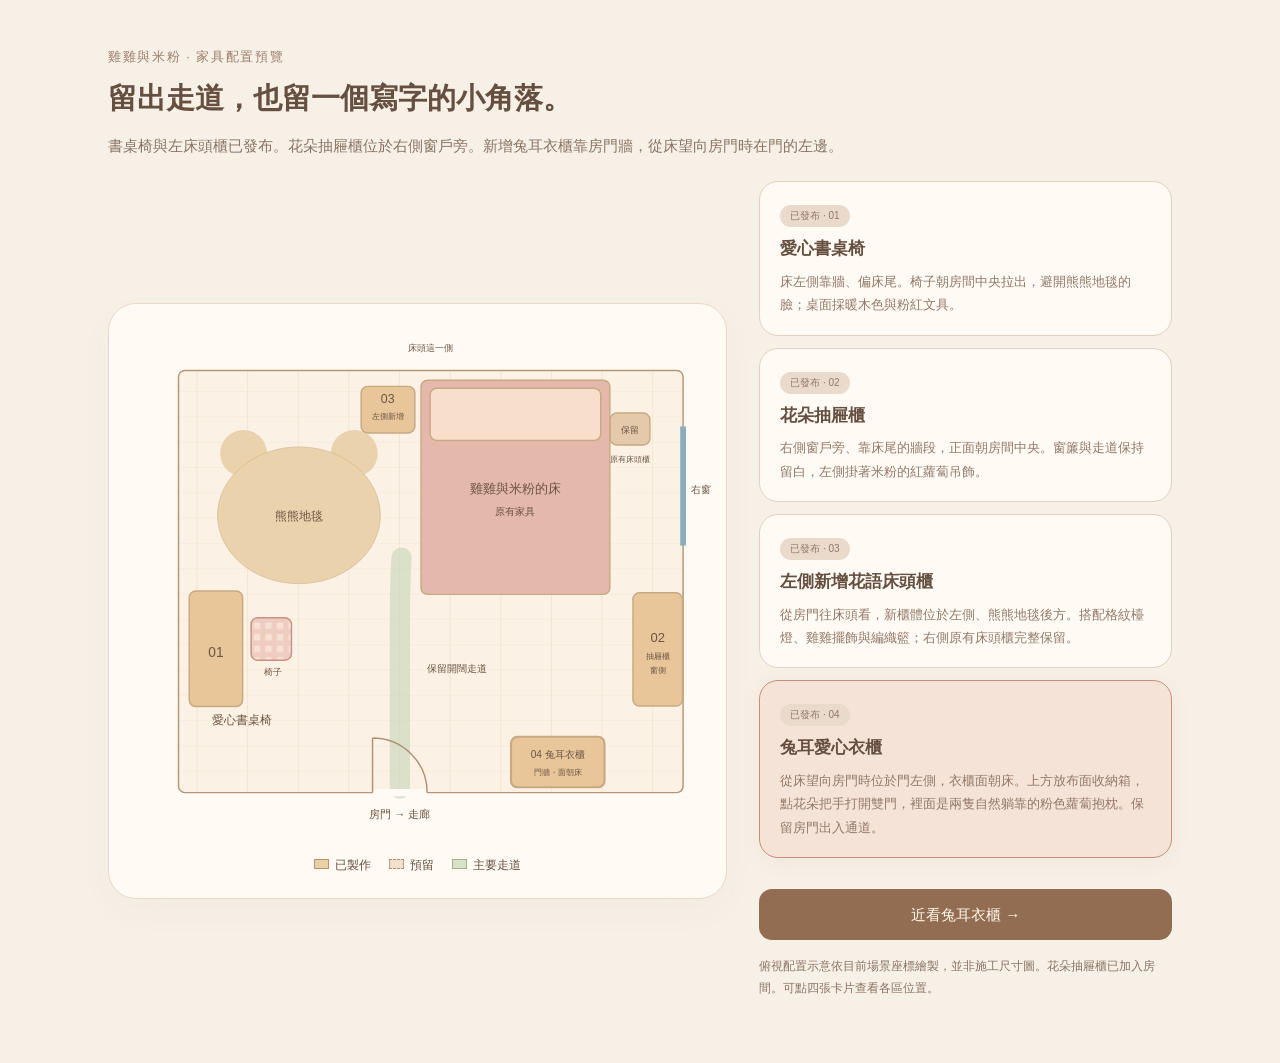
==== commit 82572665: "Publish the approved bunny wardrobe and resting carrot cushions" ====
--- a/furniture-layout.html
+++ b/furniture-layout.html
@@ -2,9 +2,9 @@
 <html lang="zh-Hant"><head><meta charset="utf-8"><meta name="viewport" content="width=device-width,initial-scale=1"><title>小房間・家具配置預覽</title>
 <style>
 *{box-sizing:border-box}body{margin:0;background:#f7f0e7;color:#654f40;font:15px/1.8 "Microsoft JhengHei",sans-serif}main{max-width:1120px;margin:42px auto;padding:0 28px}small{letter-spacing:.13em;color:#9b7d69}h1{font-size:29px;margin:3px 0 8px;font-weight:650}p{margin:0 0 22px;color:#8a7464}.layout{display:grid;grid-template-columns:1.5fr 1fr;gap:32px;align-items:center}.plan{background:#fffaf3;border:1px solid #e8d9c6;border-radius:28px;padding:12px;box-shadow:0 12px 35px #78533408}svg{display:block;width:100%;height:auto}svg text{font-family:inherit;fill:#6c5543}button{font:inherit;text-align:left;width:100%;border:1px solid #e1d1bf;border-radius:19px;padding:18px 20px;background:#fffaf4;cursor:pointer;color:inherit;margin-bottom:12px}button.active{border-color:#c88e7b;background:#f6e3d8;box-shadow:0 4px 20px #9b654710}button strong{display:block;font-size:17px}button span{display:block;color:#927968;font-size:13px;margin-top:5px}.badge{display:inline-block!important;font-size:10px!important;border-radius:20px;background:#eadacc;padding:2px 10px;margin:0 0 7px!important}.foot{font-size:12px;margin-top:16px}a{color:#84664d;text-decoration:none;border-bottom:1px solid #be9c7d}a.primary{display:block;background:#926d52;color:#fff7eb;padding:12px 18px;border-radius:13px;text-align:center;border:0;margin-top:19px}.feature{transition:opacity .25s}.muted{opacity:.32}.selected rect{stroke-width:3}.planned{stroke-dasharray:8 5}.legend{display:flex;gap:18px;font-size:12px;justify-content:center;margin:3px 0 10px}.swatch{display:inline-block;width:15px;height:10px;margin-right:6px;border:1px solid #b99472;background:#eacfa5}.swatch.dash{background:#f1dfd1;border-style:dashed}.swatch.lane{background:#d9e1cb;border-color:#a4b38a}@media(max-width:760px){main{margin:22px auto;padding:0 18px}.layout{grid-template-columns:1fr;gap:20px}h1{font-size:24px}button{padding:14px 18px}}
-</style></head><body><main><small>雞雞與米粉 · 家具配置預覽</small><h1>留出走道，也留一個寫字的小角落。</h1><p>書桌椅與左床頭櫃已發布。花朵抽屜櫃新增於右側窗戶旁；原有家具保留。</p>
-<div class="layout"><div class="plan"><svg id="plan" viewBox="0 0 820 740" role="img" aria-label="房間俯視圖：書桌在左側床尾，抽屜櫃位於右側窗戶旁，新床頭櫃在床頭左側，右側原有床頭櫃保留，門在下方，窗在右方"></svg><div class="legend"><span><i class="swatch"></i>已製作</span><span><i class="swatch dash"></i>預留</span><span><i class="swatch lane"></i>主要走道</span></div></div>
-<div><button data-target="desk"><span class="badge">已發布 · 01</span><strong>愛心書桌椅</strong><span>床左側靠牆、偏床尾。椅子朝房間中央拉出，避開熊熊地毯的臉；桌面採暖木色與粉紅文具。</span></button><button class="active" data-target="dresser"><span class="badge">已發布 · 02</span><strong>花朵抽屜櫃</strong><span>右側窗戶旁、靠床尾的牆段，正面朝房間中央。窗簾與走道保持留白，左側掛著米粉的紅蘿蔔吊飾。</span></button><button data-target="nightstand"><span class="badge">已發布 · 03</span><strong>左側新增花語床頭櫃</strong><span>從房門往床頭看，新櫃體位於左側、熊熊地毯後方。搭配格紋檯燈、雞雞擺飾與編織籃；右側原有床頭櫃完整保留。</span></button><a class="primary" href="./?view=dresser">近看花朵抽屜櫃 →</a><p class="foot">俯視配置示意依目前場景座標繪製，並非施工尺寸圖。花朵抽屜櫃已加入房間。可點三張卡片查看各區位置。</p></div></div></main>
+</style></head><body><main><small>雞雞與米粉 · 家具配置預覽</small><h1>留出走道，也留一個寫字的小角落。</h1><p>書桌椅與左床頭櫃已發布。花朵抽屜櫃位於右側窗戶旁。新增兔耳衣櫃靠房門牆，從床望向房門時在門的左邊。</p>
+<div class="layout"><div class="plan"><svg id="plan" viewBox="0 0 820 740" role="img" aria-label="房間俯視圖：書桌在左側床尾，抽屜櫃位於右側窗戶旁，新床頭櫃在床頭左側，右側原有床頭櫃保留，衣櫃在下方房門牆，窗在右方"></svg><div class="legend"><span><i class="swatch"></i>已製作</span><span><i class="swatch dash"></i>預留</span><span><i class="swatch lane"></i>主要走道</span></div></div>
+<div><button data-target="desk"><span class="badge">已發布 · 01</span><strong>愛心書桌椅</strong><span>床左側靠牆、偏床尾。椅子朝房間中央拉出，避開熊熊地毯的臉；桌面採暖木色與粉紅文具。</span></button><button data-target="dresser"><span class="badge">已發布 · 02</span><strong>花朵抽屜櫃</strong><span>右側窗戶旁、靠床尾的牆段，正面朝房間中央。窗簾與走道保持留白，左側掛著米粉的紅蘿蔔吊飾。</span></button><button data-target="nightstand"><span class="badge">已發布 · 03</span><strong>左側新增花語床頭櫃</strong><span>從房門往床頭看，新櫃體位於左側、熊熊地毯後方。搭配格紋檯燈、雞雞擺飾與編織籃；右側原有床頭櫃完整保留。</span></button><button class="active" data-target="wardrobe"><span class="badge">已發布 · 04</span><strong>兔耳愛心衣櫃</strong><span>從床望向房門時位於門左側，衣櫃面朝床。上方放布面收納箱，點花朵把手打開雙門，裡面是兩隻自然躺靠的粉色蘿蔔抱枕。保留房門出入通道。</span></button><a class="primary" href="./?view=wardrobe">近看兔耳衣櫃 →</a><p class="foot">俯視配置示意依目前場景座標繪製，並非施工尺寸圖。花朵抽屜櫃已加入房間。可點四張卡片查看各區位置。</p></div></div></main>
 <script>
 const svg=document.getElementById('plan'),X=x=>66+(x+10.65)*45,Z=z=>64+(z+3.2)*45;
 const rect=(x0,z0,x1,z1,fill,stroke='#c7a982',extra='')=>`<rect x="${X(x0)}" y="${Z(z0)}" width="${(x1-x0)*45}" height="${(z1-z0)*45}" rx="9" fill="${fill}" stroke="${stroke}" stroke-width="2" ${extra}/>`;
@@ -18,7 +18,8 @@
 <path d="M${X(-3.55)} ${Z(9.9)} L${X(-3.55)} ${Z(4.7)} Q${X(-3.55)} ${Z(3.7)} ${X(-3.5)} ${Z(2.8)}" stroke="#cad7bb" stroke-width="28" stroke-linecap="round" fill="none" opacity=".65"/>
 ${text(-1.8,6.3,'保留開闊走道',14)}
 <g class="feature" id="desk">${rect(-10.02,3.825,-8.38,7.375,'#e8c69a')}${rect(-8.12,4.65,-6.88,5.95,'url(#pink)','#c79185')}${text(-9.2,5.85,'01',19)}${text(-7.45,6.42,'椅子',12)}${text(-8.4,7.9,'愛心書桌椅',16)}</g>
-<g class="feature selected" id="dresser">${rect(3.61,3.88,5.13,7.36,'#e8c69a')}${text(4.37,5.4,'02',18)}${text(4.37,5.9,'抽屜櫃',11)}${text(4.37,6.35,'窗側',11)}</g>
+<g class="feature" id="dresser">${rect(3.61,3.88,5.13,7.36,'#e8c69a')}${text(4.37,5.4,'02',18)}${text(4.37,5.9,'抽屜櫃',11)}${text(4.37,6.35,'窗側',11)}</g>
+<g class="feature selected" id="wardrobe">${rect(-.136,8.303,2.736,9.855,'#e8c69a')}${text(1.30,8.95,'04 兔耳衣櫃',14)}${text(1.30,9.48,'門牆・面朝床',11)}</g>
 <g class="feature" id="nightstand">${rect(-4.74,-2.46,-3.09,-1.03,'#e8c69a')}${text(-3.925,-1.95,'03',17)}${text(-3.925,-1.45,'左側新增',11)}</g>
 <g id="existing-nightstand">${rect(2.91,-1.64,4.13,-.66,'#e4caaa')}${text(3.52,-1.03,'保留',12)}${text(3.52,-.15,'原有床頭櫃',11)}</g>
 <path d="M${X(5.15)} ${Z(-1.23)}V${Z(2.43)}" stroke="#8caebb" stroke-width="8"/>${text(5.7,.8,'右窗',14)}
